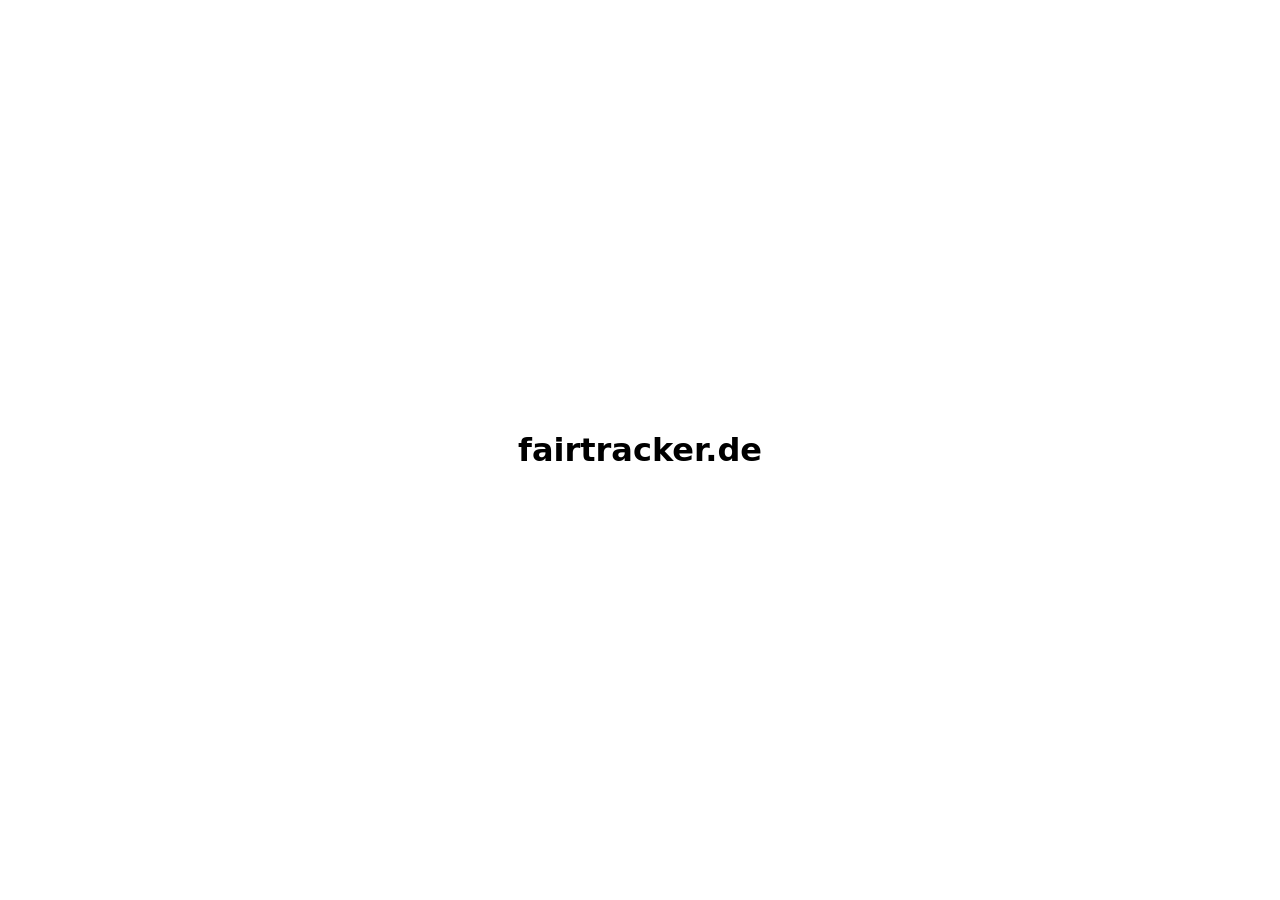
==== index.html @ 1b2ed3d3 "Seed fairtracker.de: concept, build brief, CNAME" ====
<!doctype html><html lang="de"><head><meta charset="utf-8"><meta name="viewport" content="width=device-width,initial-scale=1"><meta name="robots" content="noindex"><title>Work in Progress</title></head><body style="font-family:system-ui;display:grid;place-items:center;min-height:100vh;margin:0"><h1>fairtracker.de</h1></body></html>
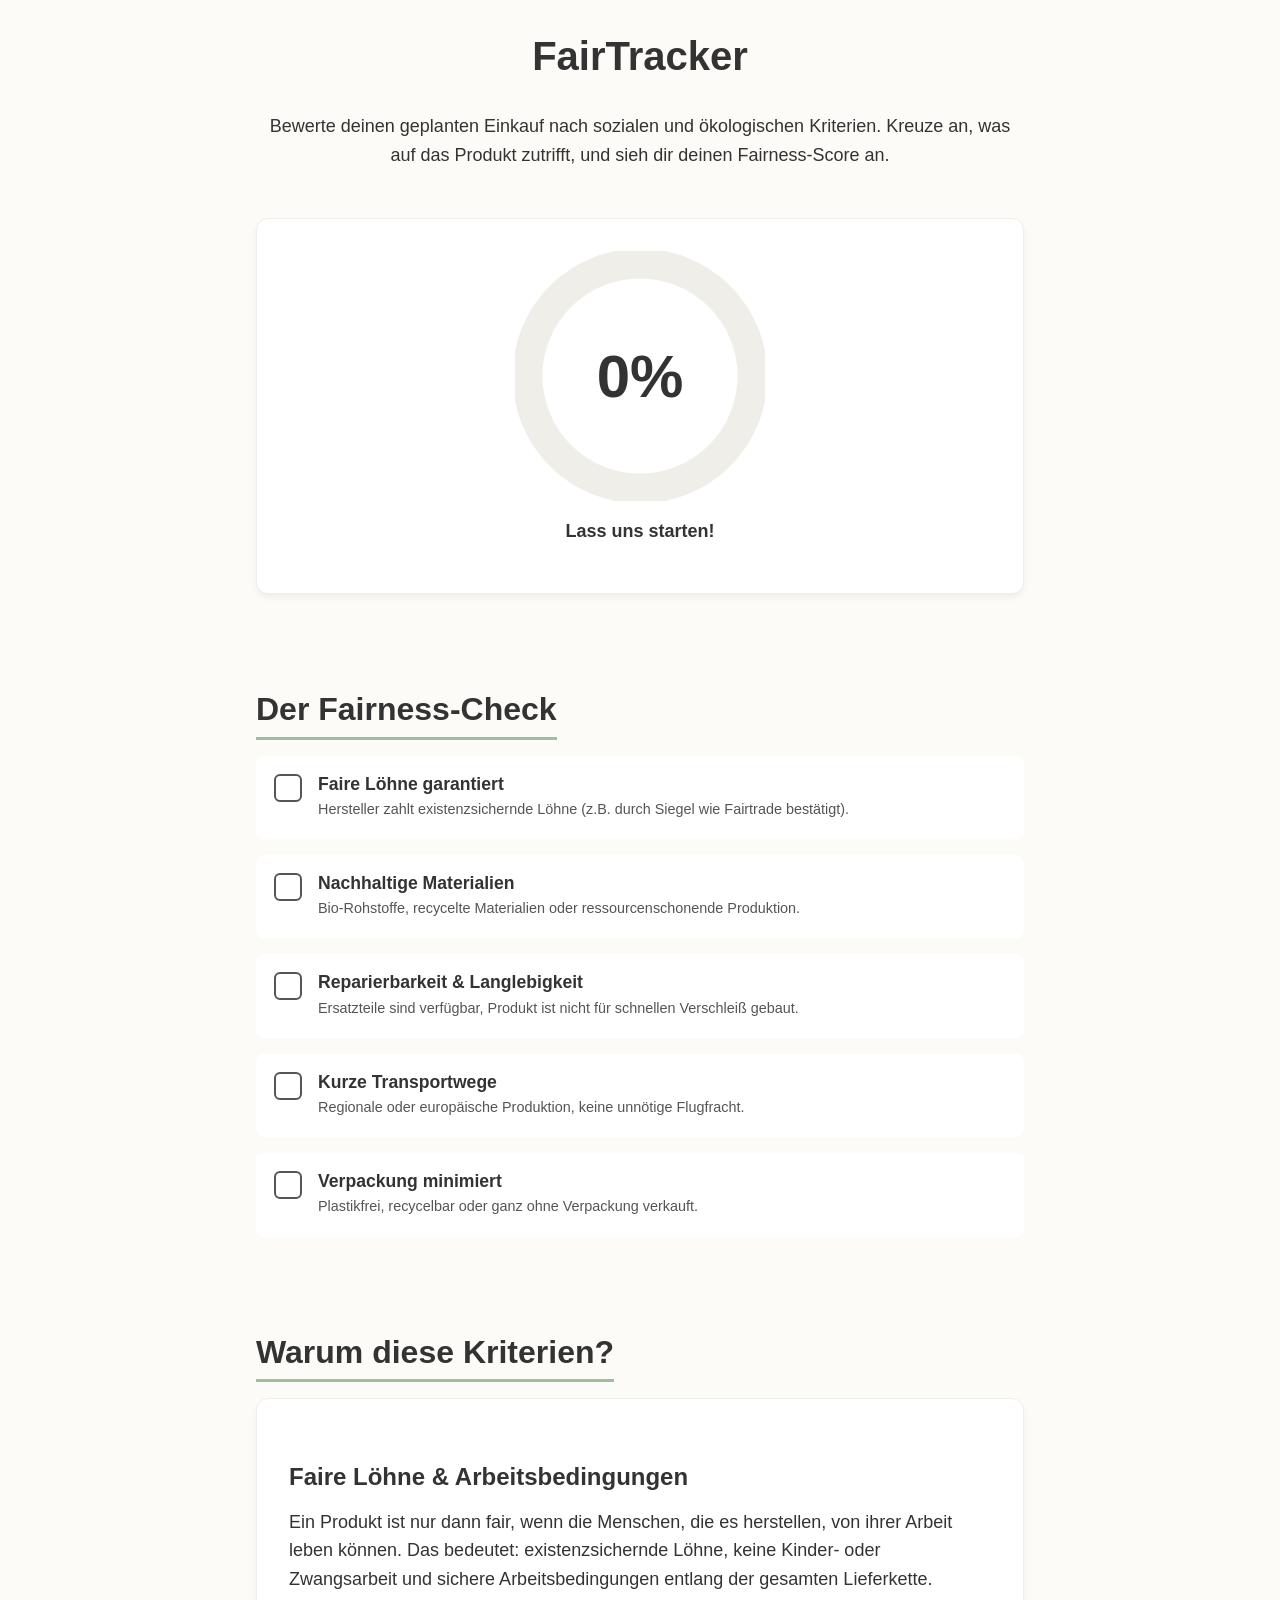
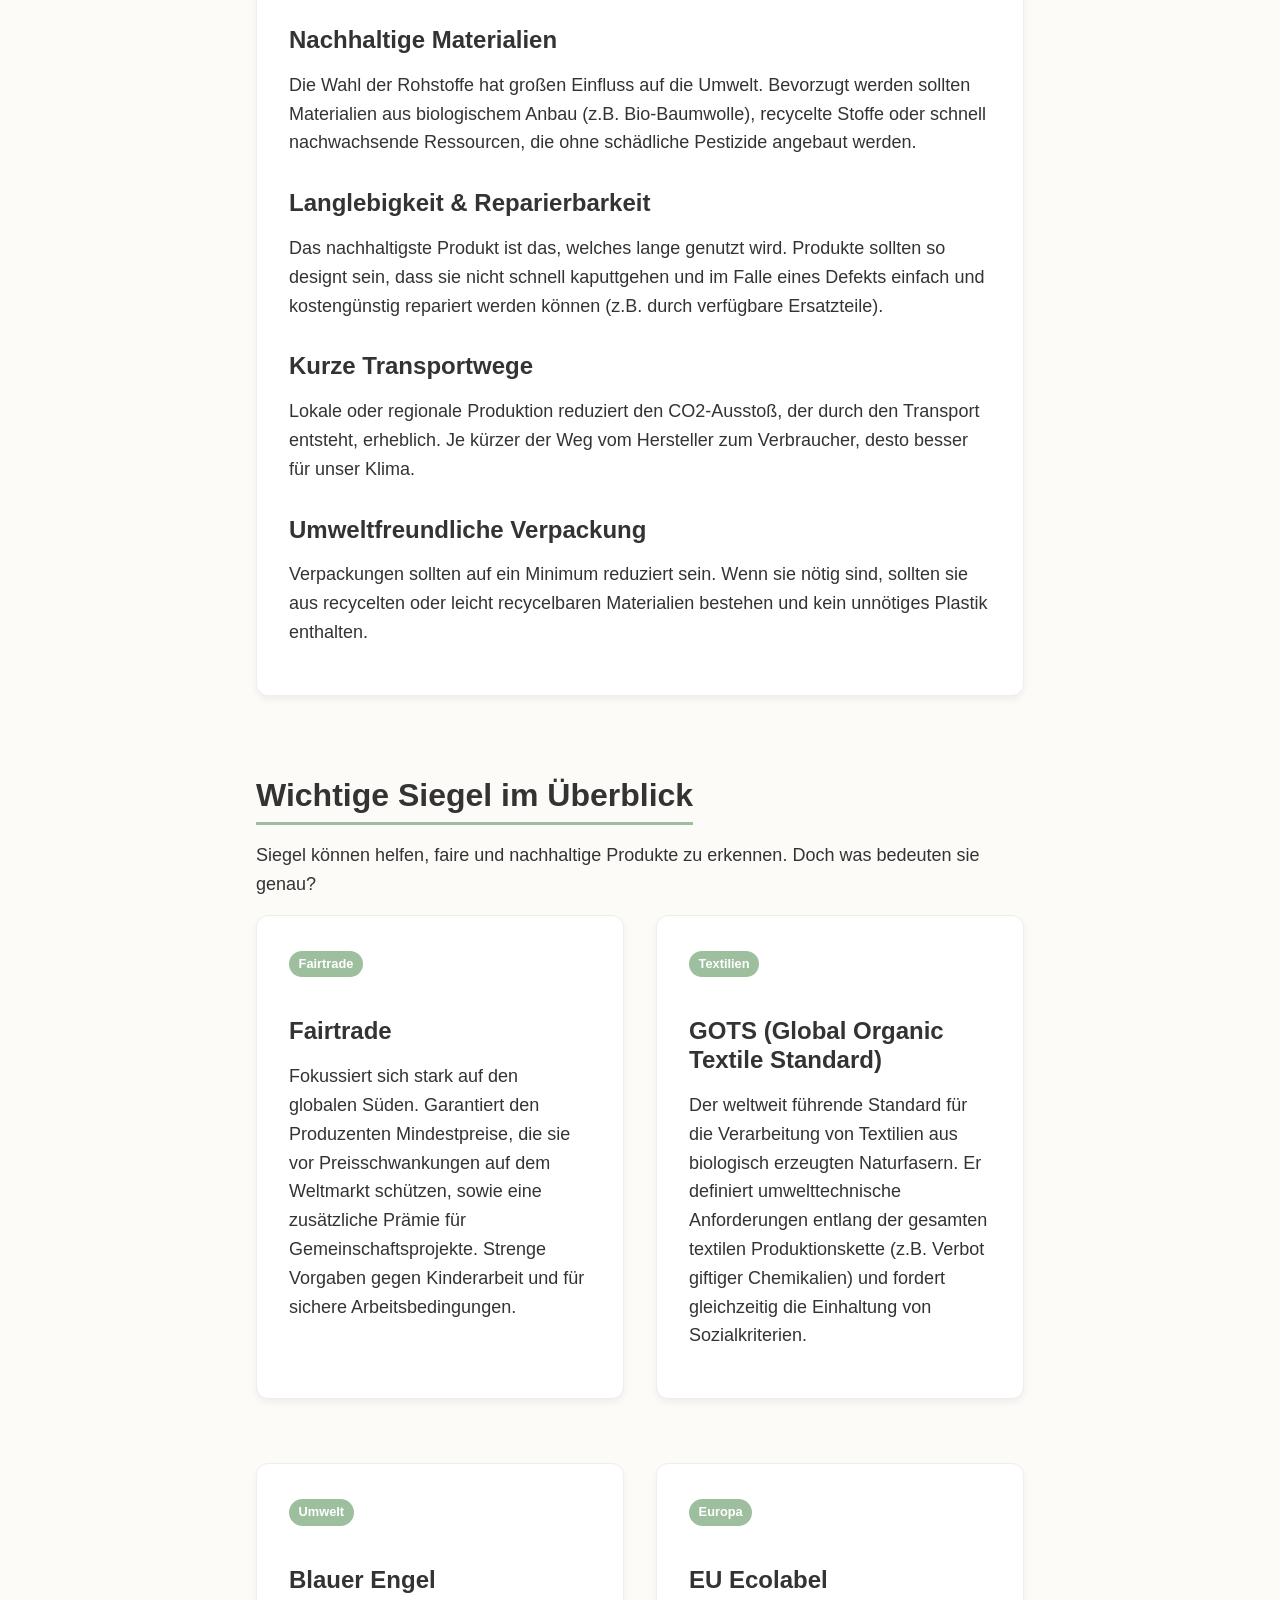
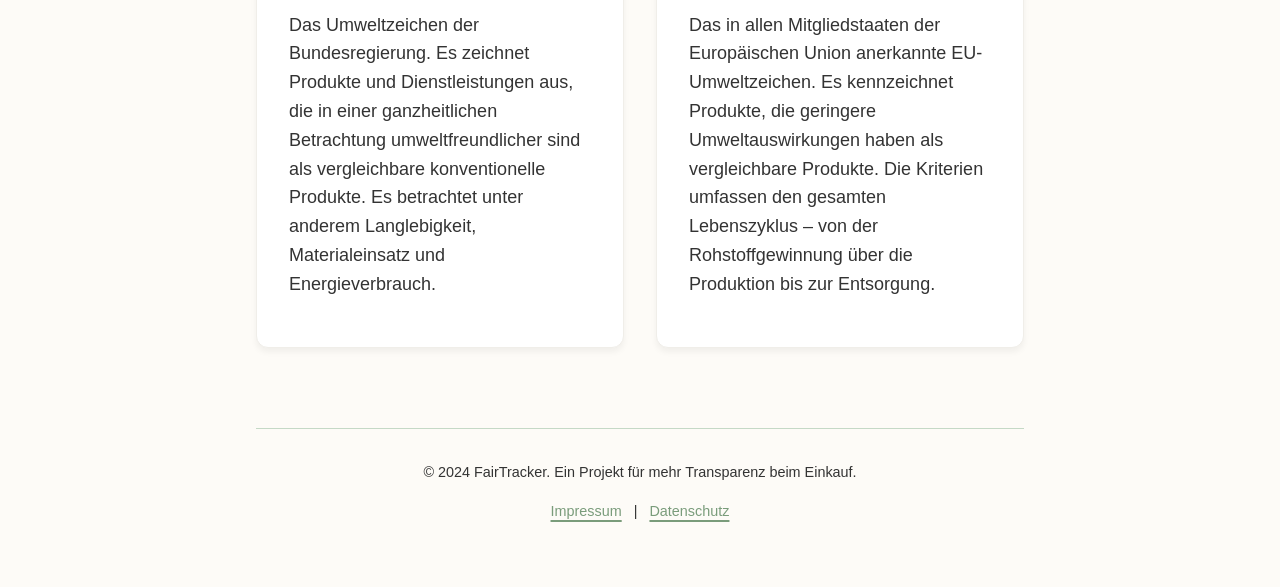
==== commit e90b9389: "feat: Initial implementation of FairTracker - Developed static site structure with index.html, style" ====
--- a/index.html
+++ b/index.html
@@ -1 +1,154 @@
-<!doctype html><html lang="de"><head><meta charset="utf-8"><meta name="viewport" content="width=device-width,initial-scale=1"><meta name="robots" content="noindex"><title>Work in Progress</title></head><body style="font-family:system-ui;display:grid;place-items:center;min-height:100vh;margin:0"><h1>fairtracker.de</h1></body></html>
+<!DOCTYPE html>
+<html lang="de">
+<head>
+  <meta charset="utf-8">
+  <meta name="viewport" content="width=device-width, initial-scale=1">
+  <title>FairTracker - Wie fair ist dein Einkauf?</title>
+  <meta name="description" content="Überprüfe mit dem FairTracker die Nachhaltigkeit und Fairness deiner Produkte. Berücksichtigt Löhne, Materialien, Reparierbarkeit, Transport und Verpackung.">
+
+  <!-- Open Graph / Social -->
+  <meta property="og:type" content="website">
+  <meta property="og:url" content="https://fairtracker.de/">
+  <meta property="og:title" content="FairTracker - Wie fair ist dein Einkauf?">
+  <meta property="og:description" content="Überprüfe mit dem FairTracker die Nachhaltigkeit und Fairness deiner Produkte. Ein einfacher Check für bewusstes Konsumieren.">
+
+  <link rel="icon" type="image/svg+xml" href="favicon.svg">
+  <link rel="stylesheet" href="style.css">
+</head>
+<body>
+  <div class="container">
+    <header>
+      <h1>FairTracker</h1>
+      <p>Bewerte deinen geplanten Einkauf nach sozialen und ökologischen Kriterien. Kreuze an, was auf das Produkt zutrifft, und sieh dir deinen Fairness-Score an.</p>
+    </header>
+
+    <main>
+      <!-- DIAL PLACEHOLDER -->
+      <section id="dial-section" class="card dial-container" aria-live="polite">
+          <svg class="dial-svg" viewBox="0 0 100 100" aria-hidden="true">
+            <circle class="dial-bg" cx="50" cy="50" r="45"></circle>
+            <circle class="dial-progress" id="dial-progress-circle" cx="50" cy="50" r="45" transform="rotate(-90 50 50)"></circle>
+            <text class="dial-text" id="dial-score-text" x="50" y="50">0%</text>
+          </svg>
+          <p id="dial-message" style="margin-top: var(--spacing-md); font-weight: 600;">Lass uns starten!</p>
+      </section>
+
+      <section id="checklist-section" aria-labelledby="checklist-title">
+        <h2 id="checklist-title">Der Fairness-Check</h2>
+        <ul class="checklist" id="fairness-checklist">
+          <li>
+            <label class="checklist-item">
+              <input type="checkbox" class="fairness-checkbox" value="20" data-message="Guter Start!">
+              <div class="checkbox-custom" aria-hidden="true"></div>
+              <div class="checklist-text">
+                <h4>Faire Löhne garantiert</h4>
+                <p>Hersteller zahlt existenzsichernde Löhne (z.B. durch Siegel wie Fairtrade bestätigt).</p>
+              </div>
+            </label>
+          </li>
+          <li>
+            <label class="checklist-item">
+              <input type="checkbox" class="fairness-checkbox" value="20" data-message="Materialien check!">
+              <div class="checkbox-custom" aria-hidden="true"></div>
+              <div class="checklist-text">
+                <h4>Nachhaltige Materialien</h4>
+                <p>Bio-Rohstoffe, recycelte Materialien oder ressourcenschonende Produktion.</p>
+              </div>
+            </label>
+          </li>
+          <li>
+            <label class="checklist-item">
+              <input type="checkbox" class="fairness-checkbox" value="20" data-message="Langlebigkeit ist wichtig.">
+              <div class="checkbox-custom" aria-hidden="true"></div>
+              <div class="checklist-text">
+                <h4>Reparierbarkeit & Langlebigkeit</h4>
+                <p>Ersatzteile sind verfügbar, Produkt ist nicht für schnellen Verschleiß gebaut.</p>
+              </div>
+            </label>
+          </li>
+          <li>
+            <label class="checklist-item">
+              <input type="checkbox" class="fairness-checkbox" value="20" data-message="Klima freut sich!">
+              <div class="checkbox-custom" aria-hidden="true"></div>
+              <div class="checklist-text">
+                <h4>Kurze Transportwege</h4>
+                <p>Regionale oder europäische Produktion, keine unnötige Flugfracht.</p>
+              </div>
+            </label>
+          </li>
+          <li>
+            <label class="checklist-item">
+              <input type="checkbox" class="fairness-checkbox" value="20" data-message="Weniger Müll!">
+              <div class="checkbox-custom" aria-hidden="true"></div>
+              <div class="checklist-text">
+                <h4>Verpackung minimiert</h4>
+                <p>Plastikfrei, recycelbar oder ganz ohne Verpackung verkauft.</p>
+              </div>
+            </label>
+          </li>
+        </ul>
+      </section>
+
+      <section id="criteria-explanation" aria-labelledby="criteria-title">
+        <h2 id="criteria-title">Warum diese Kriterien?</h2>
+        <div class="card">
+          <h3>Faire Löhne & Arbeitsbedingungen</h3>
+          <p>Ein Produkt ist nur dann fair, wenn die Menschen, die es herstellen, von ihrer Arbeit leben können. Das bedeutet: existenzsichernde Löhne, keine Kinder- oder Zwangsarbeit und sichere Arbeitsbedingungen entlang der gesamten Lieferkette.</p>
+
+          <h3>Nachhaltige Materialien</h3>
+          <p>Die Wahl der Rohstoffe hat großen Einfluss auf die Umwelt. Bevorzugt werden sollten Materialien aus biologischem Anbau (z.B. Bio-Baumwolle), recycelte Stoffe oder schnell nachwachsende Ressourcen, die ohne schädliche Pestizide angebaut werden.</p>
+
+          <h3>Langlebigkeit & Reparierbarkeit</h3>
+          <p>Das nachhaltigste Produkt ist das, welches lange genutzt wird. Produkte sollten so designt sein, dass sie nicht schnell kaputtgehen und im Falle eines Defekts einfach und kostengünstig repariert werden können (z.B. durch verfügbare Ersatzteile).</p>
+
+          <h3>Kurze Transportwege</h3>
+          <p>Lokale oder regionale Produktion reduziert den CO2-Ausstoß, der durch den Transport entsteht, erheblich. Je kürzer der Weg vom Hersteller zum Verbraucher, desto besser für unser Klima.</p>
+
+          <h3>Umweltfreundliche Verpackung</h3>
+          <p>Verpackungen sollten auf ein Minimum reduziert sein. Wenn sie nötig sind, sollten sie aus recycelten oder leicht recycelbaren Materialien bestehen und kein unnötiges Plastik enthalten.</p>
+        </div>
+      </section>
+
+      <section id="labels-guide" aria-labelledby="labels-title">
+        <h2 id="labels-title">Wichtige Siegel im Überblick</h2>
+        <p>Siegel können helfen, faire und nachhaltige Produkte zu erkennen. Doch was bedeuten sie genau?</p>
+
+        <div class="label-grid">
+          <div class="card">
+            <span class="badge">Fairtrade</span>
+            <h3>Fairtrade</h3>
+            <p>Fokussiert sich stark auf den globalen Süden. Garantiert den Produzenten Mindestpreise, die sie vor Preisschwankungen auf dem Weltmarkt schützen, sowie eine zusätzliche Prämie für Gemeinschaftsprojekte. Strenge Vorgaben gegen Kinderarbeit und für sichere Arbeitsbedingungen.</p>
+          </div>
+
+          <div class="card">
+            <span class="badge">Textilien</span>
+            <h3>GOTS (Global Organic Textile Standard)</h3>
+            <p>Der weltweit führende Standard für die Verarbeitung von Textilien aus biologisch erzeugten Naturfasern. Er definiert umwelttechnische Anforderungen entlang der gesamten textilen Produktionskette (z.B. Verbot giftiger Chemikalien) und fordert gleichzeitig die Einhaltung von Sozialkriterien.</p>
+          </div>
+
+          <div class="card">
+            <span class="badge">Umwelt</span>
+            <h3>Blauer Engel</h3>
+            <p>Das Umweltzeichen der Bundesregierung. Es zeichnet Produkte und Dienstleistungen aus, die in einer ganzheitlichen Betrachtung umweltfreundlicher sind als vergleichbare konventionelle Produkte. Es betrachtet unter anderem Langlebigkeit, Materialeinsatz und Energieverbrauch.</p>
+          </div>
+
+          <div class="card">
+            <span class="badge">Europa</span>
+            <h3>EU Ecolabel</h3>
+            <p>Das in allen Mitgliedstaaten der Europäischen Union anerkannte EU-Umweltzeichen. Es kennzeichnet Produkte, die geringere Umweltauswirkungen haben als vergleichbare Produkte. Die Kriterien umfassen den gesamten Lebenszyklus – von der Rohstoffgewinnung über die Produktion bis zur Entsorgung.</p>
+          </div>
+        </div>
+      </section>
+    </main>
+
+    <footer>
+      <p>&copy; 2024 FairTracker. Ein Projekt für mehr Transparenz beim Einkauf.</p>
+      <nav aria-label="Footernavigation">
+        <a href="impressum.html">Impressum</a> |
+        <a href="datenschutz.html">Datenschutz</a>
+      </nav>
+    </footer>
+  </div>
+  <script src="script.js"></script>
+</body>
+</html>
--- a/style.css
+++ b/style.css
@@ -0,0 +1,323 @@
+/* CSS Custom Properties */
+:root {
+  /* Colors */
+  --color-sage: #9dbf9e;
+  --color-sage-light: #c5d9c6;
+  --color-sage-dark: #7a9c7b;
+  --color-cream: #fdfbf7;
+  --color-cream-dark: #f0eee9;
+  --color-charcoal: #333333;
+  --color-charcoal-light: #555555;
+  --color-white: #ffffff;
+  --color-focus: #ff9900;
+
+  /* Typography */
+  --font-family-base: ui-rounded, "Hiragino Maru Gothic ProN", Quicksand, Comfortaa, Manjari, "Arial Rounded MT Bold", Calibri, source-sans-pro, sans-serif;
+
+  /* Layout */
+  --max-width: 800px;
+  --spacing-sm: 0.5rem;
+  --spacing-md: 1rem;
+  --spacing-lg: 2rem;
+  --spacing-xl: 3rem;
+
+  /* Animation */
+  --transition-speed: 0.3s;
+}
+
+/* Dark Mode Overrides */
+@media (prefers-color-scheme: dark) {
+  :root {
+    --color-cream: #1a1a1a;
+    --color-cream-dark: #2a2a2a;
+    --color-charcoal: #fdfbf7;
+    --color-charcoal-light: #cccccc;
+    --color-white: #222222;
+    --color-sage: #7a9c7b;
+    --color-sage-light: #5a7c5b;
+    --color-sage-dark: #9dbf9e;
+  }
+}
+
+/* Reset & Base Styles */
+* {
+  box-sizing: border-box;
+  margin: 0;
+  padding: 0;
+}
+
+body {
+  font-family: var(--font-family-base);
+  background-color: var(--color-cream);
+  color: var(--color-charcoal);
+  line-height: 1.6;
+  font-size: 18px;
+  overflow-x: hidden;
+  -webkit-font-smoothing: antialiased;
+  -moz-osx-font-smoothing: grayscale;
+}
+
+/* Accessible Focus Styles */
+:focus {
+  outline: 3px solid var(--color-focus);
+  outline-offset: 2px;
+}
+:focus:not(:focus-visible) {
+  outline: none;
+}
+:focus-visible {
+  outline: 3px solid var(--color-focus);
+  outline-offset: 2px;
+}
+
+/* Typography */
+h1, h2, h3, h4 {
+  font-weight: 700;
+  line-height: 1.2;
+  margin-bottom: var(--spacing-md);
+  color: var(--color-charcoal);
+}
+
+h1 {
+  font-size: 2.5rem;
+  margin-bottom: var(--spacing-lg);
+  text-align: center;
+}
+
+h2 {
+  font-size: 2rem;
+  margin-top: var(--spacing-xl);
+  border-bottom: 3px solid var(--color-sage);
+  display: inline-block;
+  padding-bottom: var(--spacing-sm);
+}
+
+h3 {
+  font-size: 1.5rem;
+  margin-top: var(--spacing-lg);
+}
+
+p {
+  margin-bottom: var(--spacing-md);
+}
+
+a {
+  color: var(--color-sage-dark);
+  text-decoration: underline;
+  text-decoration-thickness: 2px;
+  text-underline-offset: 4px;
+}
+
+a:hover {
+  color: var(--color-charcoal);
+  text-decoration-color: var(--color-charcoal);
+}
+
+@media (prefers-color-scheme: dark) {
+    a {
+        color: var(--color-sage-dark);
+    }
+    a:hover {
+        color: var(--color-sage-light);
+        text-decoration-color: var(--color-sage-light);
+    }
+}
+
+
+/* Layout */
+.container {
+  max-width: var(--max-width);
+  margin: 0 auto;
+  padding: var(--spacing-lg) var(--spacing-md);
+}
+
+header {
+  text-align: center;
+  margin-bottom: var(--spacing-xl);
+}
+
+main {
+  min-height: 70vh;
+}
+
+footer {
+  margin-top: var(--spacing-xl);
+  padding-top: var(--spacing-lg);
+  padding-bottom: var(--spacing-lg);
+  border-top: 1px solid var(--color-sage-light);
+  text-align: center;
+  font-size: 0.9rem;
+}
+
+footer a {
+  margin: 0 var(--spacing-sm);
+}
+
+/* UI Elements */
+.card {
+  background-color: var(--color-white);
+  border-radius: 12px;
+  padding: var(--spacing-lg);
+  box-shadow: 0 4px 6px rgba(0, 0, 0, 0.05);
+  margin-bottom: var(--spacing-lg);
+  border: 1px solid var(--color-cream-dark);
+}
+
+.label-grid {
+  display: grid;
+  grid-template-columns: 1fr;
+  gap: var(--spacing-lg);
+}
+
+@media (min-width: 600px) {
+  .label-grid {
+    grid-template-columns: 1fr 1fr;
+  }
+}
+
+.badge {
+  display: inline-block;
+  background-color: var(--color-sage);
+  color: var(--color-white);
+  padding: 0.2rem 0.6rem;
+  border-radius: 99px;
+  font-size: 0.8rem;
+  font-weight: 600;
+  margin-bottom: var(--spacing-sm);
+}
+@media (prefers-color-scheme: dark) {
+    .badge {
+        color: var(--color-charcoal);
+    }
+}
+
+/* Checklist Styles */
+.checklist {
+  list-style: none;
+  margin-bottom: var(--spacing-xl);
+}
+
+.checklist-item {
+  display: flex;
+  align-items: flex-start;
+  margin-bottom: var(--spacing-md);
+  padding: var(--spacing-md);
+  background-color: var(--color-white);
+  border-radius: 8px;
+  border: 2px solid transparent;
+  transition: border-color var(--transition-speed) ease;
+  cursor: pointer;
+}
+
+.checklist-item:hover {
+  border-color: var(--color-sage-light);
+}
+
+.checklist-item input[type="checkbox"] {
+  opacity: 0;
+  position: absolute;
+}
+
+.checklist-item .checkbox-custom {
+  flex-shrink: 0;
+  width: 28px;
+  height: 28px;
+  border: 2px solid var(--color-charcoal-light);
+  border-radius: 6px;
+  margin-right: var(--spacing-md);
+  display: flex;
+  align-items: center;
+  justify-content: center;
+  transition: all var(--transition-speed) ease;
+  background-color: var(--color-white);
+}
+
+.checklist-item input[type="checkbox"]:checked + .checkbox-custom {
+  background-color: var(--color-sage);
+  border-color: var(--color-sage);
+}
+
+.checklist-item input[type="checkbox"]:focus-visible + .checkbox-custom {
+  outline: 3px solid var(--color-focus);
+  outline-offset: 2px;
+}
+
+.checklist-item .checkbox-custom::after {
+  content: "";
+  width: 6px;
+  height: 12px;
+  border: solid var(--color-white);
+  border-width: 0 3px 3px 0;
+  transform: rotate(45deg);
+  opacity: 0;
+  transition: opacity var(--transition-speed) ease;
+}
+
+@media (prefers-color-scheme: dark) {
+    .checklist-item .checkbox-custom::after {
+        border-color: var(--color-charcoal);
+    }
+}
+
+.checklist-item input[type="checkbox"]:checked + .checkbox-custom::after {
+  opacity: 1;
+}
+
+.checklist-text h4 {
+  margin-bottom: 0.2rem;
+  font-size: 1.1rem;
+}
+
+.checklist-text p {
+  margin-bottom: 0;
+  font-size: 0.9rem;
+  color: var(--color-charcoal-light);
+}
+
+/* Dial Animation */
+.dial-container {
+  display: flex;
+  justify-content: center;
+  align-items: center;
+  margin: var(--spacing-xl) 0;
+  flex-direction: column;
+}
+
+.dial-svg {
+  max-width: 250px;
+  width: 100%;
+}
+
+.dial-bg {
+  fill: none;
+  stroke: var(--color-cream-dark);
+  stroke-width: 12;
+  stroke-linecap: round;
+}
+
+.dial-progress {
+  fill: none;
+  stroke: var(--color-sage);
+  stroke-width: 12;
+  stroke-linecap: round;
+  stroke-dasharray: 283; /* 2 * pi * r (45) */
+  stroke-dashoffset: 283;
+  transition: stroke-dashoffset 0.8s cubic-bezier(0.34, 1.56, 0.64, 1);
+}
+
+.dial-text {
+  fill: var(--color-charcoal);
+  font-size: 24px;
+  font-weight: 700;
+  text-anchor: middle;
+  dominant-baseline: central;
+}
+
+@media (prefers-reduced-motion: reduce) {
+  * {
+    animation-duration: 0.01ms !important;
+    animation-iteration-count: 1 !important;
+    transition-duration: 0.01ms !important;
+    scroll-behavior: auto !important;
+  }
+}
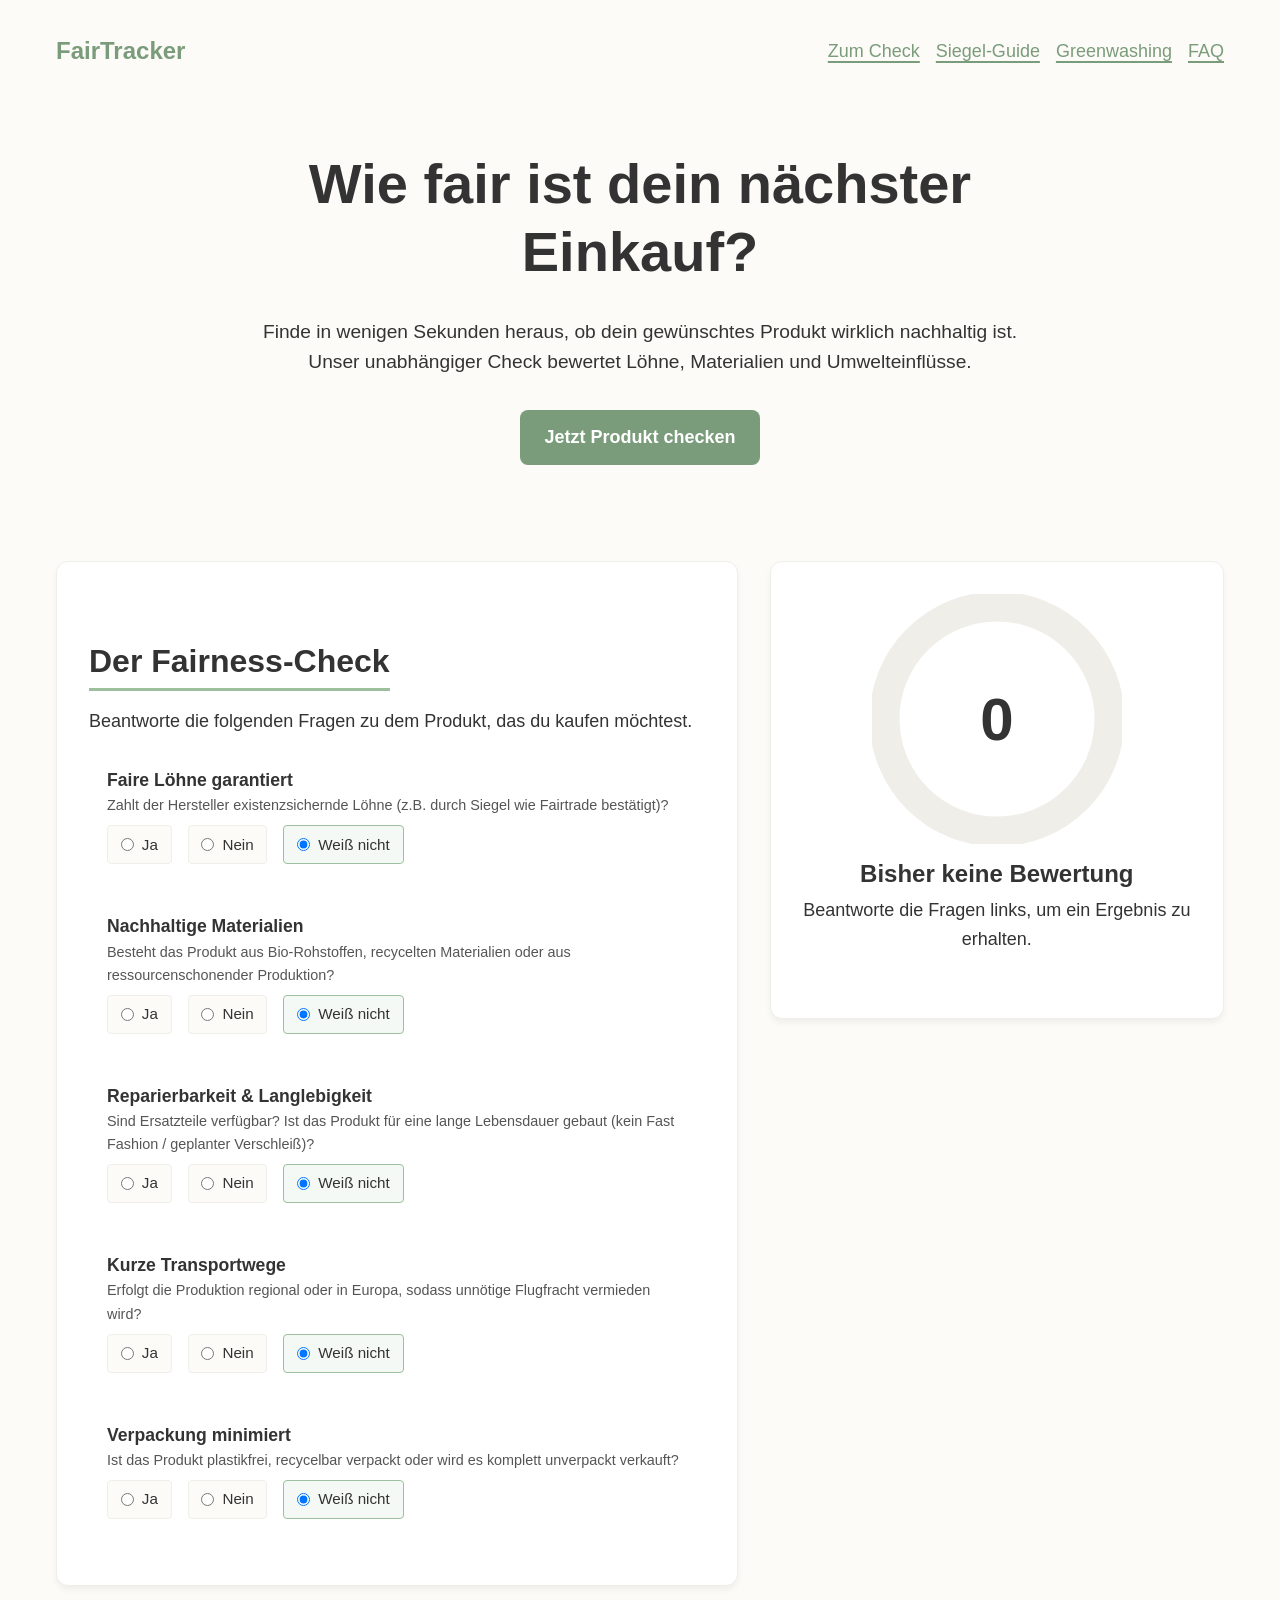
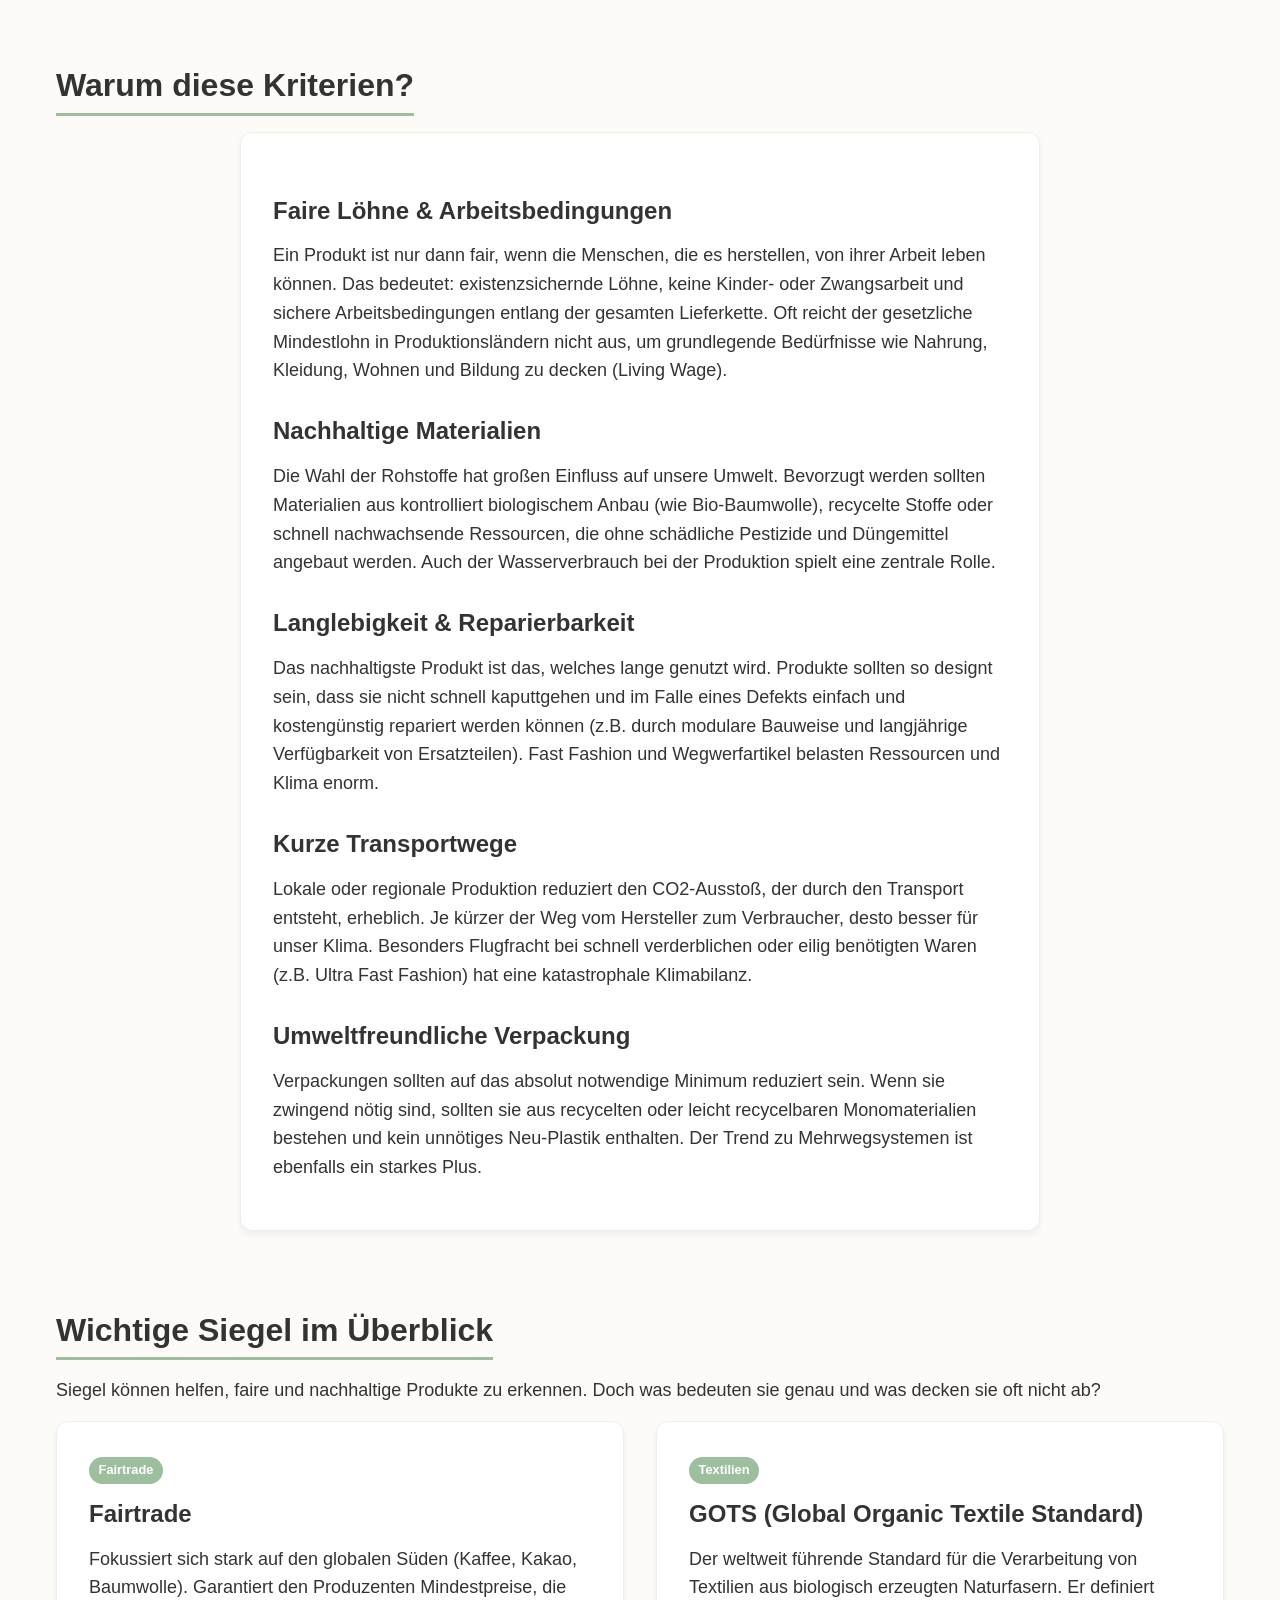
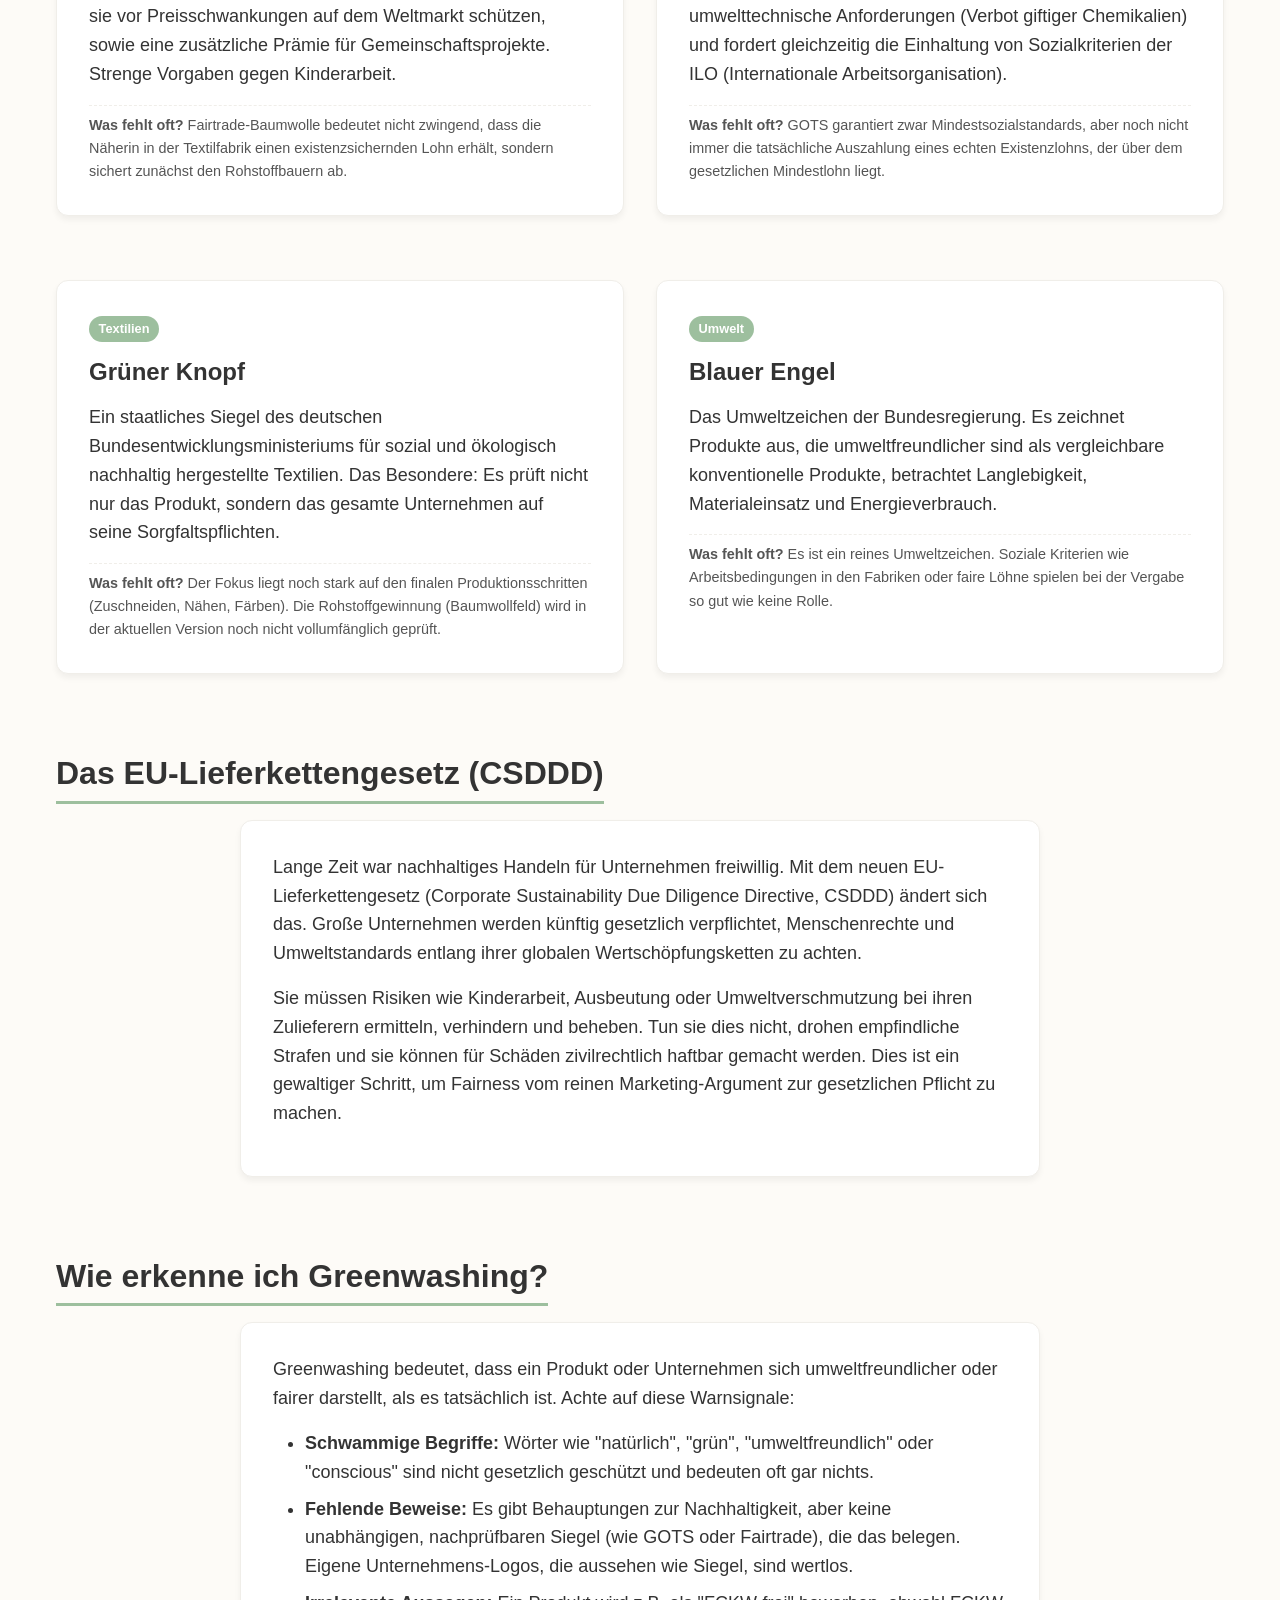
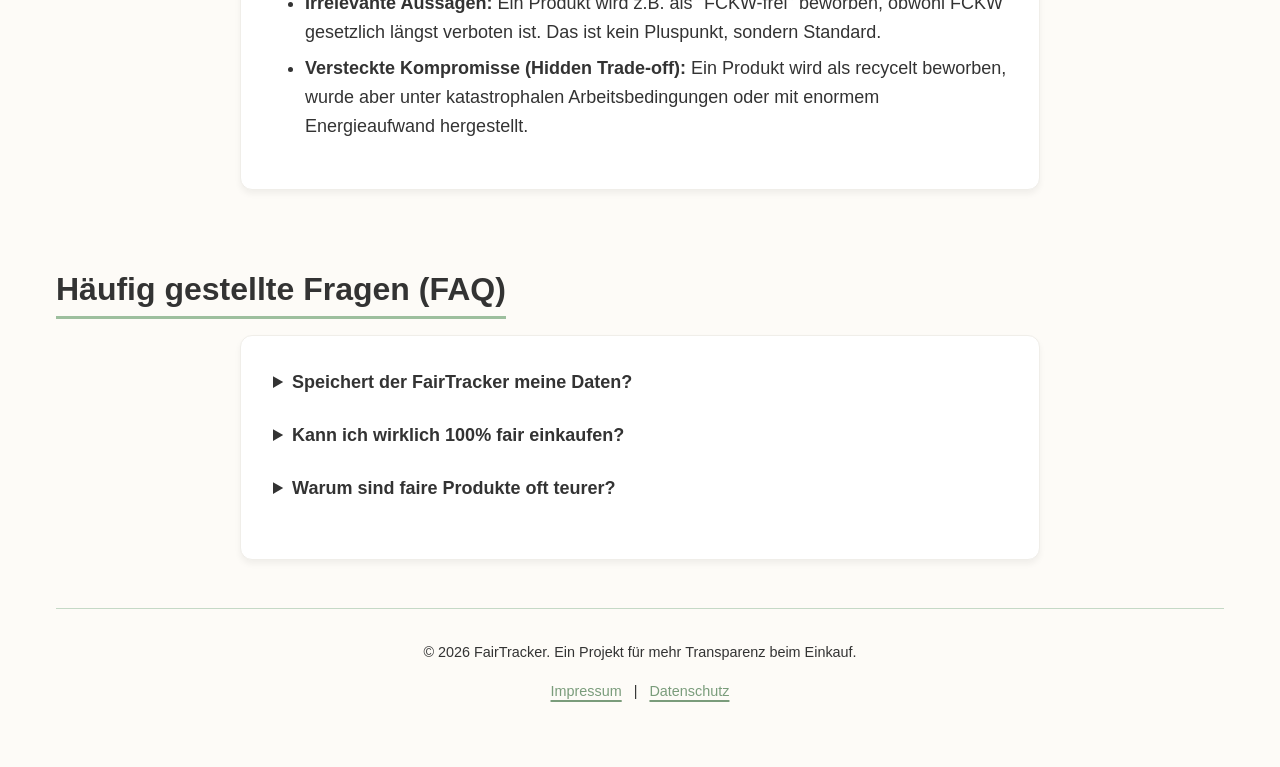
==== commit 5ab98cda: "feat: Implement expanded design and weighted checklist logic - Added detailed content sections inclu" ====
--- a/index.html
+++ b/index.html
@@ -17,132 +17,208 @@
 </head>
 <body>
   <div class="container">
-    <header>
-      <h1>FairTracker</h1>
-      <p>Bewerte deinen geplanten Einkauf nach sozialen und ökologischen Kriterien. Kreuze an, was auf das Produkt zutrifft, und sieh dir deinen Fairness-Score an.</p>
+    <header class="site-header">
+      <div class="header-inner">
+        <a href="/" class="logo">FairTracker</a>
+        <nav aria-label="Hauptnavigation">
+          <ul class="nav-links">
+            <li><a href="#checker-tool">Zum Check</a></li>
+            <li><a href="#labels-guide">Siegel-Guide</a></li>
+            <li><a href="#greenwashing">Greenwashing</a></li>
+            <li><a href="#faq">FAQ</a></li>
+          </ul>
+        </nav>
+      </div>
     </header>
 
     <main>
-      <!-- DIAL PLACEHOLDER -->
-      <section id="dial-section" class="card dial-container" aria-live="polite">
-          <svg class="dial-svg" viewBox="0 0 100 100" aria-hidden="true">
-            <circle class="dial-bg" cx="50" cy="50" r="45"></circle>
-            <circle class="dial-progress" id="dial-progress-circle" cx="50" cy="50" r="45" transform="rotate(-90 50 50)"></circle>
-            <text class="dial-text" id="dial-score-text" x="50" y="50">0%</text>
-          </svg>
-          <p id="dial-message" style="margin-top: var(--spacing-md); font-weight: 600;">Lass uns starten!</p>
-      </section>
-
-      <section id="checklist-section" aria-labelledby="checklist-title">
-        <h2 id="checklist-title">Der Fairness-Check</h2>
-        <ul class="checklist" id="fairness-checklist">
-          <li>
-            <label class="checklist-item">
-              <input type="checkbox" class="fairness-checkbox" value="20" data-message="Guter Start!">
-              <div class="checkbox-custom" aria-hidden="true"></div>
-              <div class="checklist-text">
-                <h4>Faire Löhne garantiert</h4>
-                <p>Hersteller zahlt existenzsichernde Löhne (z.B. durch Siegel wie Fairtrade bestätigt).</p>
-              </div>
-            </label>
-          </li>
-          <li>
-            <label class="checklist-item">
-              <input type="checkbox" class="fairness-checkbox" value="20" data-message="Materialien check!">
-              <div class="checkbox-custom" aria-hidden="true"></div>
-              <div class="checklist-text">
-                <h4>Nachhaltige Materialien</h4>
-                <p>Bio-Rohstoffe, recycelte Materialien oder ressourcenschonende Produktion.</p>
-              </div>
-            </label>
-          </li>
-          <li>
-            <label class="checklist-item">
-              <input type="checkbox" class="fairness-checkbox" value="20" data-message="Langlebigkeit ist wichtig.">
-              <div class="checkbox-custom" aria-hidden="true"></div>
-              <div class="checklist-text">
-                <h4>Reparierbarkeit & Langlebigkeit</h4>
-                <p>Ersatzteile sind verfügbar, Produkt ist nicht für schnellen Verschleiß gebaut.</p>
-              </div>
-            </label>
-          </li>
-          <li>
-            <label class="checklist-item">
-              <input type="checkbox" class="fairness-checkbox" value="20" data-message="Klima freut sich!">
-              <div class="checkbox-custom" aria-hidden="true"></div>
-              <div class="checklist-text">
-                <h4>Kurze Transportwege</h4>
-                <p>Regionale oder europäische Produktion, keine unnötige Flugfracht.</p>
-              </div>
-            </label>
-          </li>
-          <li>
-            <label class="checklist-item">
-              <input type="checkbox" class="fairness-checkbox" value="20" data-message="Weniger Müll!">
-              <div class="checkbox-custom" aria-hidden="true"></div>
-              <div class="checklist-text">
-                <h4>Verpackung minimiert</h4>
-                <p>Plastikfrei, recycelbar oder ganz ohne Verpackung verkauft.</p>
-              </div>
-            </label>
-          </li>
-        </ul>
+      <section class="hero">
+        <div class="hero-content">
+          <h1>Wie fair ist dein nächster Einkauf?</h1>
+          <p>Finde in wenigen Sekunden heraus, ob dein gewünschtes Produkt wirklich nachhaltig ist. Unser unabhängiger Check bewertet Löhne, Materialien und Umwelteinflüsse.</p>
+          <a href="#checker-tool" class="button cta-button">Jetzt Produkt checken</a>
+        </div>
+      </section>
+
+      <section id="checker-tool" aria-labelledby="checklist-title">
+        <div class="checker-layout">
+          <div class="checker-questions card">
+            <h2 id="checklist-title">Der Fairness-Check</h2>
+            <p>Beantworte die folgenden Fragen zu dem Produkt, das du kaufen möchtest.</p>
+            <ul class="checklist" id="fairness-checklist">
+              <li class="checklist-item" data-weight="30" data-id="lohn">
+                <div class="checklist-text">
+                  <h4>Faire Löhne garantiert</h4>
+                  <p>Zahlt der Hersteller existenzsichernde Löhne (z.B. durch Siegel wie Fairtrade bestätigt)?</p>
+                </div>
+                <div class="radio-group">
+                  <label><input type="radio" name="lohn" value="yes"> Ja</label>
+                  <label><input type="radio" name="lohn" value="no"> Nein</label>
+                  <label><input type="radio" name="lohn" value="unknown" checked> Weiß nicht</label>
+                </div>
+              </li>
+              <li class="checklist-item" data-weight="25" data-id="material">
+                <div class="checklist-text">
+                  <h4>Nachhaltige Materialien</h4>
+                  <p>Besteht das Produkt aus Bio-Rohstoffen, recycelten Materialien oder aus ressourcenschonender Produktion?</p>
+                </div>
+                <div class="radio-group">
+                  <label><input type="radio" name="material" value="yes"> Ja</label>
+                  <label><input type="radio" name="material" value="no"> Nein</label>
+                  <label><input type="radio" name="material" value="unknown" checked> Weiß nicht</label>
+                </div>
+              </li>
+              <li class="checklist-item" data-weight="20" data-id="repair">
+                <div class="checklist-text">
+                  <h4>Reparierbarkeit & Langlebigkeit</h4>
+                  <p>Sind Ersatzteile verfügbar? Ist das Produkt für eine lange Lebensdauer gebaut (kein Fast Fashion / geplanter Verschleiß)?</p>
+                </div>
+                <div class="radio-group">
+                  <label><input type="radio" name="repair" value="yes"> Ja</label>
+                  <label><input type="radio" name="repair" value="no"> Nein</label>
+                  <label><input type="radio" name="repair" value="unknown" checked> Weiß nicht</label>
+                </div>
+              </li>
+              <li class="checklist-item" data-weight="15" data-id="transport">
+                <div class="checklist-text">
+                  <h4>Kurze Transportwege</h4>
+                  <p>Erfolgt die Produktion regional oder in Europa, sodass unnötige Flugfracht vermieden wird?</p>
+                </div>
+                <div class="radio-group">
+                  <label><input type="radio" name="transport" value="yes"> Ja</label>
+                  <label><input type="radio" name="transport" value="no"> Nein</label>
+                  <label><input type="radio" name="transport" value="unknown" checked> Weiß nicht</label>
+                </div>
+              </li>
+              <li class="checklist-item" data-weight="10" data-id="packaging">
+                <div class="checklist-text">
+                  <h4>Verpackung minimiert</h4>
+                  <p>Ist das Produkt plastikfrei, recycelbar verpackt oder wird es komplett unverpackt verkauft?</p>
+                </div>
+                <div class="radio-group">
+                  <label><input type="radio" name="packaging" value="yes"> Ja</label>
+                  <label><input type="radio" name="packaging" value="no"> Nein</label>
+                  <label><input type="radio" name="packaging" value="unknown" checked> Weiß nicht</label>
+                </div>
+              </li>
+            </ul>
+          </div>
+
+          <div class="checker-result card">
+            <div id="dial-section" class="dial-container" aria-live="polite">
+                <svg class="dial-svg" viewBox="0 0 100 100" aria-hidden="true">
+                  <circle class="dial-bg" cx="50" cy="50" r="45"></circle>
+                  <circle class="dial-progress" id="dial-progress-circle" cx="50" cy="50" r="45" transform="rotate(-90 50 50)"></circle>
+                  <text class="dial-text" id="dial-score-text" x="50" y="50">0</text>
+                </svg>
+                <h3 id="dial-verdict" class="verdict-title">Bisher keine Bewertung</h3>
+                <p id="dial-message">Beantworte die Fragen links, um ein Ergebnis zu erhalten.</p>
+                <div id="dynamic-tips" class="dynamic-tips" aria-live="polite">
+                  <!-- Tips will be injected here by JS -->
+                </div>
+            </div>
+          </div>
+        </div>
       </section>
 
       <section id="criteria-explanation" aria-labelledby="criteria-title">
         <h2 id="criteria-title">Warum diese Kriterien?</h2>
-        <div class="card">
+        <div class="card content-card">
           <h3>Faire Löhne & Arbeitsbedingungen</h3>
-          <p>Ein Produkt ist nur dann fair, wenn die Menschen, die es herstellen, von ihrer Arbeit leben können. Das bedeutet: existenzsichernde Löhne, keine Kinder- oder Zwangsarbeit und sichere Arbeitsbedingungen entlang der gesamten Lieferkette.</p>
+          <p>Ein Produkt ist nur dann fair, wenn die Menschen, die es herstellen, von ihrer Arbeit leben können. Das bedeutet: existenzsichernde Löhne, keine Kinder- oder Zwangsarbeit und sichere Arbeitsbedingungen entlang der gesamten Lieferkette. Oft reicht der gesetzliche Mindestlohn in Produktionsländern nicht aus, um grundlegende Bedürfnisse wie Nahrung, Kleidung, Wohnen und Bildung zu decken (Living Wage).</p>
 
           <h3>Nachhaltige Materialien</h3>
-          <p>Die Wahl der Rohstoffe hat großen Einfluss auf die Umwelt. Bevorzugt werden sollten Materialien aus biologischem Anbau (z.B. Bio-Baumwolle), recycelte Stoffe oder schnell nachwachsende Ressourcen, die ohne schädliche Pestizide angebaut werden.</p>
+          <p>Die Wahl der Rohstoffe hat großen Einfluss auf unsere Umwelt. Bevorzugt werden sollten Materialien aus kontrolliert biologischem Anbau (wie Bio-Baumwolle), recycelte Stoffe oder schnell nachwachsende Ressourcen, die ohne schädliche Pestizide und Düngemittel angebaut werden. Auch der Wasserverbrauch bei der Produktion spielt eine zentrale Rolle.</p>
 
           <h3>Langlebigkeit & Reparierbarkeit</h3>
-          <p>Das nachhaltigste Produkt ist das, welches lange genutzt wird. Produkte sollten so designt sein, dass sie nicht schnell kaputtgehen und im Falle eines Defekts einfach und kostengünstig repariert werden können (z.B. durch verfügbare Ersatzteile).</p>
+          <p>Das nachhaltigste Produkt ist das, welches lange genutzt wird. Produkte sollten so designt sein, dass sie nicht schnell kaputtgehen und im Falle eines Defekts einfach und kostengünstig repariert werden können (z.B. durch modulare Bauweise und langjährige Verfügbarkeit von Ersatzteilen). Fast Fashion und Wegwerfartikel belasten Ressourcen und Klima enorm.</p>
 
           <h3>Kurze Transportwege</h3>
-          <p>Lokale oder regionale Produktion reduziert den CO2-Ausstoß, der durch den Transport entsteht, erheblich. Je kürzer der Weg vom Hersteller zum Verbraucher, desto besser für unser Klima.</p>
+          <p>Lokale oder regionale Produktion reduziert den CO2-Ausstoß, der durch den Transport entsteht, erheblich. Je kürzer der Weg vom Hersteller zum Verbraucher, desto besser für unser Klima. Besonders Flugfracht bei schnell verderblichen oder eilig benötigten Waren (z.B. Ultra Fast Fashion) hat eine katastrophale Klimabilanz.</p>
 
           <h3>Umweltfreundliche Verpackung</h3>
-          <p>Verpackungen sollten auf ein Minimum reduziert sein. Wenn sie nötig sind, sollten sie aus recycelten oder leicht recycelbaren Materialien bestehen und kein unnötiges Plastik enthalten.</p>
+          <p>Verpackungen sollten auf das absolut notwendige Minimum reduziert sein. Wenn sie zwingend nötig sind, sollten sie aus recycelten oder leicht recycelbaren Monomaterialien bestehen und kein unnötiges Neu-Plastik enthalten. Der Trend zu Mehrwegsystemen ist ebenfalls ein starkes Plus.</p>
         </div>
       </section>
 
       <section id="labels-guide" aria-labelledby="labels-title">
         <h2 id="labels-title">Wichtige Siegel im Überblick</h2>
-        <p>Siegel können helfen, faire und nachhaltige Produkte zu erkennen. Doch was bedeuten sie genau?</p>
+        <p>Siegel können helfen, faire und nachhaltige Produkte zu erkennen. Doch was bedeuten sie genau und was decken sie oft nicht ab?</p>
 
         <div class="label-grid">
-          <div class="card">
+          <div class="card label-card">
             <span class="badge">Fairtrade</span>
             <h3>Fairtrade</h3>
-            <p>Fokussiert sich stark auf den globalen Süden. Garantiert den Produzenten Mindestpreise, die sie vor Preisschwankungen auf dem Weltmarkt schützen, sowie eine zusätzliche Prämie für Gemeinschaftsprojekte. Strenge Vorgaben gegen Kinderarbeit und für sichere Arbeitsbedingungen.</p>
-          </div>
-
-          <div class="card">
+            <p>Fokussiert sich stark auf den globalen Süden (Kaffee, Kakao, Baumwolle). Garantiert den Produzenten Mindestpreise, die sie vor Preisschwankungen auf dem Weltmarkt schützen, sowie eine zusätzliche Prämie für Gemeinschaftsprojekte. Strenge Vorgaben gegen Kinderarbeit.</p>
+            <div class="limitation"><strong>Was fehlt oft?</strong> Fairtrade-Baumwolle bedeutet nicht zwingend, dass die Näherin in der Textilfabrik einen existenzsichernden Lohn erhält, sondern sichert zunächst den Rohstoffbauern ab.</div>
+          </div>
+
+          <div class="card label-card">
             <span class="badge">Textilien</span>
             <h3>GOTS (Global Organic Textile Standard)</h3>
-            <p>Der weltweit führende Standard für die Verarbeitung von Textilien aus biologisch erzeugten Naturfasern. Er definiert umwelttechnische Anforderungen entlang der gesamten textilen Produktionskette (z.B. Verbot giftiger Chemikalien) und fordert gleichzeitig die Einhaltung von Sozialkriterien.</p>
-          </div>
-
-          <div class="card">
+            <p>Der weltweit führende Standard für die Verarbeitung von Textilien aus biologisch erzeugten Naturfasern. Er definiert umwelttechnische Anforderungen (Verbot giftiger Chemikalien) und fordert gleichzeitig die Einhaltung von Sozialkriterien der ILO (Internationale Arbeitsorganisation).</p>
+            <div class="limitation"><strong>Was fehlt oft?</strong> GOTS garantiert zwar Mindestsozialstandards, aber noch nicht immer die tatsächliche Auszahlung eines echten Existenzlohns, der über dem gesetzlichen Mindestlohn liegt.</div>
+          </div>
+
+          <div class="card label-card">
+            <span class="badge">Textilien</span>
+            <h3>Grüner Knopf</h3>
+            <p>Ein staatliches Siegel des deutschen Bundesentwicklungsministeriums für sozial und ökologisch nachhaltig hergestellte Textilien. Das Besondere: Es prüft nicht nur das Produkt, sondern das gesamte Unternehmen auf seine Sorgfaltspflichten.</p>
+            <div class="limitation"><strong>Was fehlt oft?</strong> Der Fokus liegt noch stark auf den finalen Produktionsschritten (Zuschneiden, Nähen, Färben). Die Rohstoffgewinnung (Baumwollfeld) wird in der aktuellen Version noch nicht vollumfänglich geprüft.</div>
+          </div>
+
+          <div class="card label-card">
             <span class="badge">Umwelt</span>
             <h3>Blauer Engel</h3>
-            <p>Das Umweltzeichen der Bundesregierung. Es zeichnet Produkte und Dienstleistungen aus, die in einer ganzheitlichen Betrachtung umweltfreundlicher sind als vergleichbare konventionelle Produkte. Es betrachtet unter anderem Langlebigkeit, Materialeinsatz und Energieverbrauch.</p>
-          </div>
-
-          <div class="card">
-            <span class="badge">Europa</span>
-            <h3>EU Ecolabel</h3>
-            <p>Das in allen Mitgliedstaaten der Europäischen Union anerkannte EU-Umweltzeichen. Es kennzeichnet Produkte, die geringere Umweltauswirkungen haben als vergleichbare Produkte. Die Kriterien umfassen den gesamten Lebenszyklus – von der Rohstoffgewinnung über die Produktion bis zur Entsorgung.</p>
-          </div>
-        </div>
-      </section>
+            <p>Das Umweltzeichen der Bundesregierung. Es zeichnet Produkte aus, die umweltfreundlicher sind als vergleichbare konventionelle Produkte, betrachtet Langlebigkeit, Materialeinsatz und Energieverbrauch.</p>
+            <div class="limitation"><strong>Was fehlt oft?</strong> Es ist ein reines Umweltzeichen. Soziale Kriterien wie Arbeitsbedingungen in den Fabriken oder faire Löhne spielen bei der Vergabe so gut wie keine Rolle.</div>
+          </div>
+        </div>
+      </section>
+
+      <section id="legislation" aria-labelledby="legislation-title">
+        <h2 id="legislation-title">Das EU-Lieferkettengesetz (CSDDD)</h2>
+        <div class="card content-card">
+          <p>Lange Zeit war nachhaltiges Handeln für Unternehmen freiwillig. Mit dem neuen EU-Lieferkettengesetz (Corporate Sustainability Due Diligence Directive, CSDDD) ändert sich das. Große Unternehmen werden künftig gesetzlich verpflichtet, Menschenrechte und Umweltstandards entlang ihrer globalen Wertschöpfungsketten zu achten.</p>
+          <p>Sie müssen Risiken wie Kinderarbeit, Ausbeutung oder Umweltverschmutzung bei ihren Zulieferern ermitteln, verhindern und beheben. Tun sie dies nicht, drohen empfindliche Strafen und sie können für Schäden zivilrechtlich haftbar gemacht werden. Dies ist ein gewaltiger Schritt, um Fairness vom reinen Marketing-Argument zur gesetzlichen Pflicht zu machen.</p>
+        </div>
+      </section>
+
+      <section id="greenwashing" aria-labelledby="greenwashing-title">
+        <h2 id="greenwashing-title">Wie erkenne ich Greenwashing?</h2>
+        <div class="card content-card">
+          <p>Greenwashing bedeutet, dass ein Produkt oder Unternehmen sich umweltfreundlicher oder fairer darstellt, als es tatsächlich ist. Achte auf diese Warnsignale:</p>
+          <ul class="styled-list">
+            <li><strong>Schwammige Begriffe:</strong> Wörter wie "natürlich", "grün", "umweltfreundlich" oder "conscious" sind nicht gesetzlich geschützt und bedeuten oft gar nichts.</li>
+            <li><strong>Fehlende Beweise:</strong> Es gibt Behauptungen zur Nachhaltigkeit, aber keine unabhängigen, nachprüfbaren Siegel (wie GOTS oder Fairtrade), die das belegen. Eigene Unternehmens-Logos, die aussehen wie Siegel, sind wertlos.</li>
+            <li><strong>Irrelevante Aussagen:</strong> Ein Produkt wird z.B. als "FCKW-frei" beworben, obwohl FCKW gesetzlich längst verboten ist. Das ist kein Pluspunkt, sondern Standard.</li>
+            <li><strong>Versteckte Kompromisse (Hidden Trade-off):</strong> Ein Produkt wird als recycelt beworben, wurde aber unter katastrophalen Arbeitsbedingungen oder mit enormem Energieaufwand hergestellt.</li>
+          </ul>
+        </div>
+      </section>
+
+      <section id="faq" aria-labelledby="faq-title">
+        <h2 id="faq-title">Häufig gestellte Fragen (FAQ)</h2>
+        <div class="card content-card faq-section">
+          <details>
+            <summary>Speichert der FairTracker meine Daten?</summary>
+            <p>Nein. Der FairTracker funktioniert zu 100% lokal in deinem Browser. Es gibt keine Datenbank, keine Server-Auswertung, keine Cookies und keine Tracker. Deine Eingaben bleiben nur bei dir.</p>
+          </details>
+          <details>
+            <summary>Kann ich wirklich 100% fair einkaufen?</summary>
+            <p>Ein 100% perfektes Produkt gibt es fast nicht, da jede Produktion Ressourcen verbraucht. Es geht vielmehr darum, die <em>bessere</em> Wahl zu treffen, Kompromisse bewusst einzugehen und den Konsum insgesamt zu reduzieren.</p>
+          </details>
+          <details>
+            <summary>Warum sind faire Produkte oft teurer?</summary>
+            <p>Sie sind nicht unbedingt teurer, sondern konventionelle Produkte sind oft unnatürlich billig. Bei extrem billigen Produkten zahlen meist andere den Preis – durch Ausbeutung von Mensch und Natur. Faire Produkte bilden die wahren Kosten (Umweltschutz, existenzsichernde Löhne) realistischer ab.</p>
+          </details>
+        </div>
+      </section>
+
     </main>
 
     <footer>
-      <p>&copy; 2024 FairTracker. Ein Projekt für mehr Transparenz beim Einkauf.</p>
+      <p>&copy; 2026 FairTracker. Ein Projekt für mehr Transparenz beim Einkauf.</p>
       <nav aria-label="Footernavigation">
         <a href="impressum.html">Impressum</a> |
         <a href="datenschutz.html">Datenschutz</a>
--- a/style.css
+++ b/style.css
@@ -9,13 +9,17 @@
   --color-charcoal: #333333;
   --color-charcoal-light: #555555;
   --color-white: #ffffff;
+  --color-error: #e06c75;
+  --color-warning: #e5c07b;
+  --color-success: #98c379;
+  --color-unknown: #abb2bf;
   --color-focus: #ff9900;
 
   /* Typography */
   --font-family-base: ui-rounded, "Hiragino Maru Gothic ProN", Quicksand, Comfortaa, Manjari, "Arial Rounded MT Bold", Calibri, source-sans-pro, sans-serif;
 
   /* Layout */
-  --max-width: 800px;
+  --max-width: 1200px;
   --spacing-sm: 0.5rem;
   --spacing-md: 1rem;
   --spacing-lg: 2rem;
@@ -124,6 +128,32 @@
 }
 
 
+/* Button */
+.button {
+  display: inline-block;
+  background-color: var(--color-sage-dark);
+  color: var(--color-white);
+  padding: 0.8rem 1.5rem;
+  border-radius: 8px;
+  text-decoration: none;
+  font-weight: bold;
+  transition: background-color var(--transition-speed) ease;
+}
+.button:hover {
+  background-color: var(--color-charcoal);
+  color: var(--color-white);
+  text-decoration: none;
+}
+
+/* Utilities */
+.styled-list {
+  margin-left: var(--spacing-lg);
+  margin-bottom: var(--spacing-md);
+}
+.styled-list li {
+  margin-bottom: var(--spacing-sm);
+}
+
 /* Layout */
 .container {
   max-width: var(--max-width);
@@ -131,9 +161,34 @@
   padding: var(--spacing-lg) var(--spacing-md);
 }
 
-header {
-  text-align: center;
-  margin-bottom: var(--spacing-xl);
+/* Header */
+.site-header {
+  margin-bottom: var(--spacing-lg);
+}
+.header-inner {
+  display: flex;
+  flex-direction: column;
+  align-items: center;
+  gap: var(--spacing-md);
+}
+@media (min-width: 768px) {
+  .header-inner {
+    flex-direction: row;
+    justify-content: space-between;
+  }
+}
+.logo {
+  font-size: 1.5rem;
+  font-weight: 700;
+  text-decoration: none;
+  color: var(--color-sage-dark);
+}
+.nav-links {
+  list-style: none;
+  display: flex;
+  gap: var(--spacing-md);
+  flex-wrap: wrap;
+  justify-content: center;
 }
 
 main {
@@ -163,6 +218,30 @@
   border: 1px solid var(--color-cream-dark);
 }
 
+.content-card {
+  max-width: 800px;
+  margin-left: auto;
+  margin-right: auto;
+}
+
+/* Hero Section */
+.hero {
+  text-align: center;
+  margin-bottom: var(--spacing-xl);
+  padding: var(--spacing-xl) 0;
+}
+.hero-content {
+  max-width: 800px;
+  margin: 0 auto;
+}
+.hero h1 {
+  font-size: clamp(2rem, 5vw, 3.5rem);
+}
+.hero p {
+  font-size: 1.2rem;
+  margin-bottom: var(--spacing-lg);
+}
+
 .label-grid {
   display: grid;
   grid-template-columns: 1fr;
@@ -173,6 +252,17 @@
   .label-grid {
     grid-template-columns: 1fr 1fr;
   }
+}
+
+.label-card h3 {
+    margin-top: var(--spacing-sm);
+}
+.limitation {
+    margin-top: var(--spacing-md);
+    font-size: 0.9rem;
+    color: var(--color-charcoal-light);
+    padding-top: var(--spacing-sm);
+    border-top: 1px dashed var(--color-cream-dark);
 }
 
 .badge {
@@ -191,76 +281,61 @@
     }
 }
 
+/* Checker Layout */
+.checker-layout {
+  display: grid;
+  grid-template-columns: 1fr;
+  gap: var(--spacing-lg);
+}
+
+@media (min-width: 900px) {
+  .checker-layout {
+    grid-template-columns: 3fr 2fr;
+    align-items: start;
+  }
+}
+
 /* Checklist Styles */
 .checklist {
   list-style: none;
-  margin-bottom: var(--spacing-xl);
 }
 
 .checklist-item {
   display: flex;
-  align-items: flex-start;
+  flex-direction: column;
   margin-bottom: var(--spacing-md);
   padding: var(--spacing-md);
   background-color: var(--color-white);
   border-radius: 8px;
   border: 2px solid transparent;
   transition: border-color var(--transition-speed) ease;
-  cursor: pointer;
 }
 
 .checklist-item:hover {
   border-color: var(--color-sage-light);
 }
 
-.checklist-item input[type="checkbox"] {
-  opacity: 0;
-  position: absolute;
-}
-
-.checklist-item .checkbox-custom {
-  flex-shrink: 0;
-  width: 28px;
-  height: 28px;
-  border: 2px solid var(--color-charcoal-light);
-  border-radius: 6px;
-  margin-right: var(--spacing-md);
+.radio-group {
+  display: flex;
+  gap: var(--spacing-md);
+  margin-top: var(--spacing-sm);
+  flex-wrap: wrap;
+}
+.radio-group label {
   display: flex;
   align-items: center;
-  justify-content: center;
-  transition: all var(--transition-speed) ease;
-  background-color: var(--color-white);
-}
-
-.checklist-item input[type="checkbox"]:checked + .checkbox-custom {
-  background-color: var(--color-sage);
+  gap: 0.5rem;
+  cursor: pointer;
+  font-size: 0.95rem;
+  background-color: var(--color-cream);
+  padding: 0.4rem 0.8rem;
+  border-radius: 4px;
+  border: 1px solid var(--color-cream-dark);
+  transition: background-color 0.2s, border-color 0.2s;
+}
+.radio-group label:has(input:checked) {
   border-color: var(--color-sage);
-}
-
-.checklist-item input[type="checkbox"]:focus-visible + .checkbox-custom {
-  outline: 3px solid var(--color-focus);
-  outline-offset: 2px;
-}
-
-.checklist-item .checkbox-custom::after {
-  content: "";
-  width: 6px;
-  height: 12px;
-  border: solid var(--color-white);
-  border-width: 0 3px 3px 0;
-  transform: rotate(45deg);
-  opacity: 0;
-  transition: opacity var(--transition-speed) ease;
-}
-
-@media (prefers-color-scheme: dark) {
-    .checklist-item .checkbox-custom::after {
-        border-color: var(--color-charcoal);
-    }
-}
-
-.checklist-item input[type="checkbox"]:checked + .checkbox-custom::after {
-  opacity: 1;
+  background-color: rgba(157, 191, 158, 0.1);
 }
 
 .checklist-text h4 {
@@ -279,7 +354,6 @@
   display: flex;
   justify-content: center;
   align-items: center;
-  margin: var(--spacing-xl) 0;
   flex-direction: column;
 }
 
@@ -302,7 +376,7 @@
   stroke-linecap: round;
   stroke-dasharray: 283; /* 2 * pi * r (45) */
   stroke-dashoffset: 283;
-  transition: stroke-dashoffset 0.8s cubic-bezier(0.34, 1.56, 0.64, 1);
+  transition: stroke-dashoffset 0.8s cubic-bezier(0.34, 1.56, 0.64, 1), stroke 0.8s ease;
 }
 
 .dial-text {
@@ -311,6 +385,41 @@
   font-weight: 700;
   text-anchor: middle;
   dominant-baseline: central;
+}
+
+.verdict-title {
+    margin-top: var(--spacing-md);
+    margin-bottom: var(--spacing-sm);
+    text-align: center;
+}
+
+#dial-message {
+    text-align: center;
+    font-weight: 500;
+}
+
+/* Dynamic Tips */
+.dynamic-tips {
+    margin-top: var(--spacing-md);
+    width: 100%;
+}
+.tip-item {
+    background-color: rgba(229, 192, 123, 0.15);
+    border-left: 4px solid var(--color-warning);
+    padding: var(--spacing-sm) var(--spacing-md);
+    margin-bottom: var(--spacing-sm);
+    font-size: 0.9rem;
+    border-radius: 0 4px 4px 0;
+}
+
+/* FAQ */
+.faq-section details {
+    margin-bottom: var(--spacing-md);
+}
+.faq-section summary {
+    font-weight: bold;
+    cursor: pointer;
+    padding-bottom: var(--spacing-sm);
 }
 
 @media (prefers-reduced-motion: reduce) {
